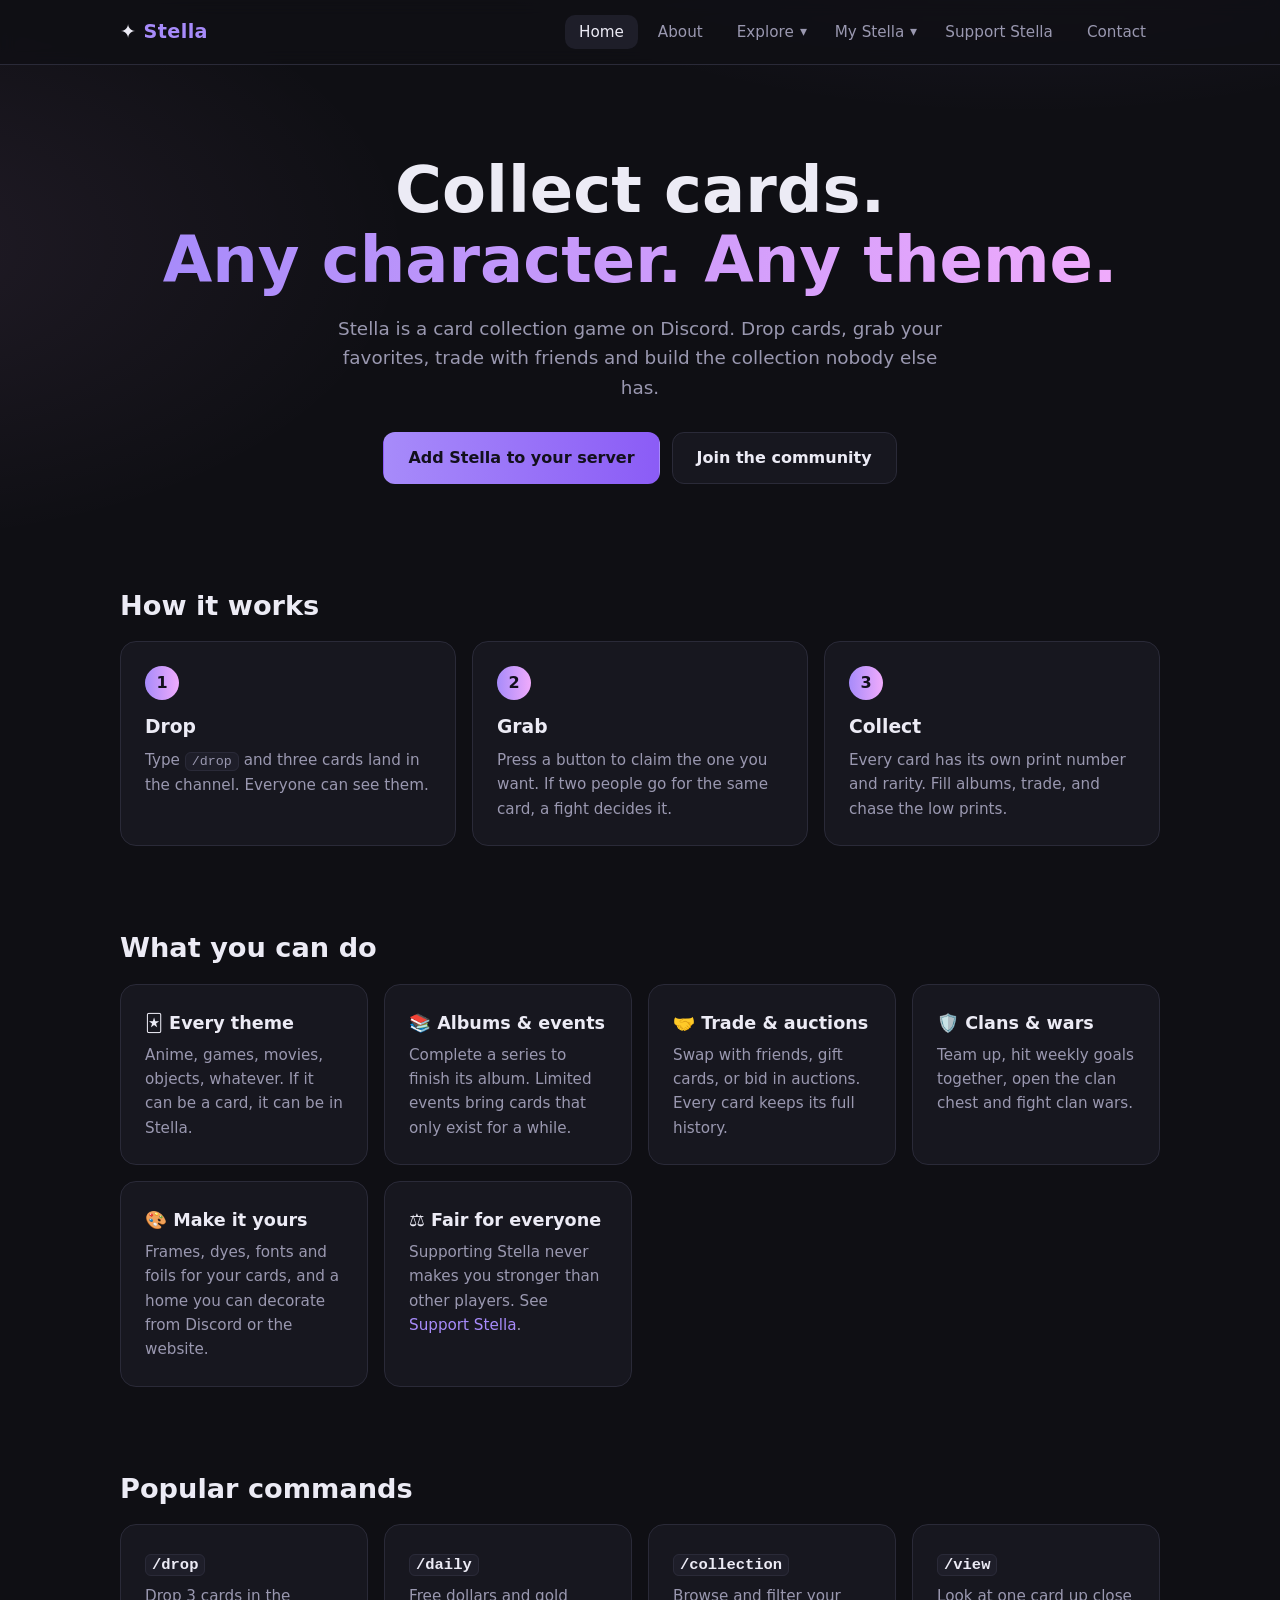
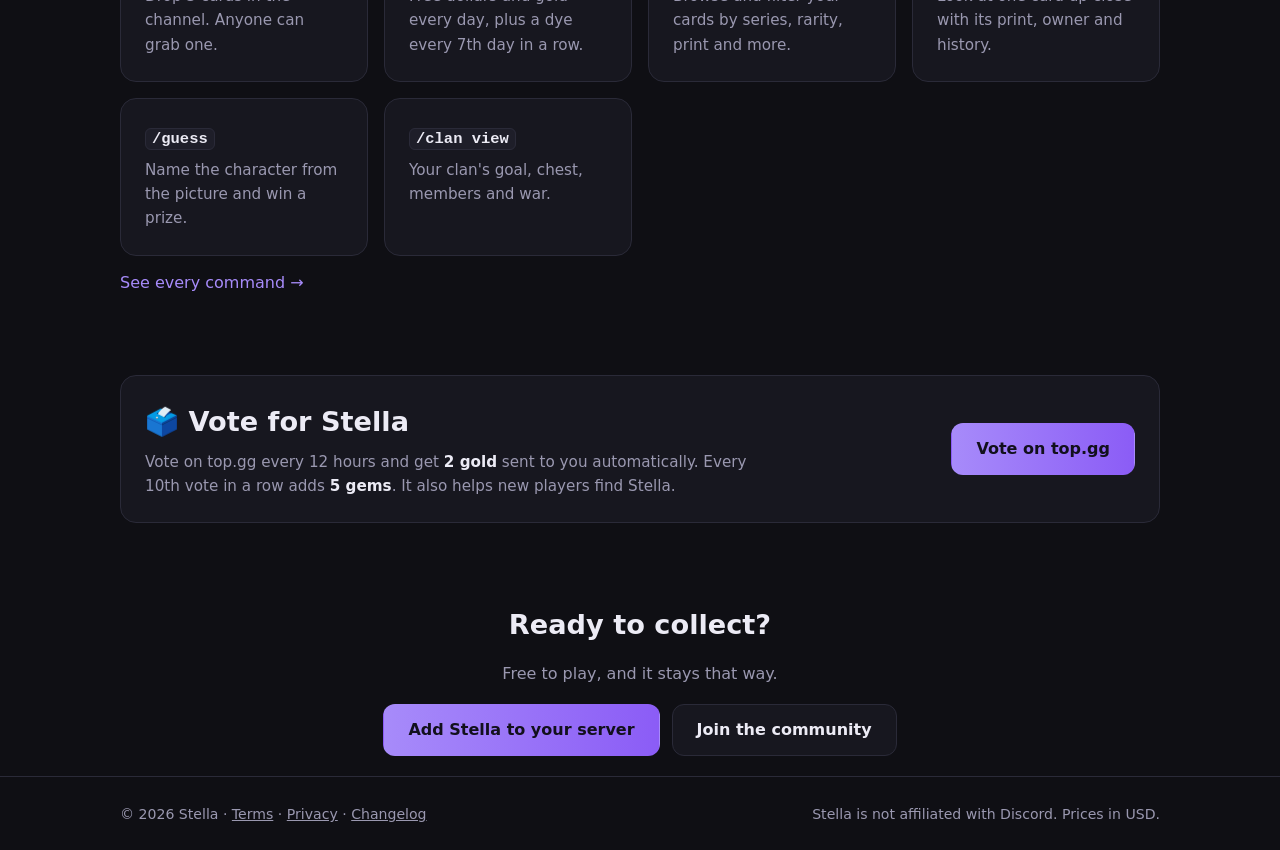
==== index.html @ 258c4ac5 "Cache-bust site scripts and styles (?v=3) Co-Authored-By: Claude Sonnet 5.5 <noreply@anthropic.com> " ====
<!DOCTYPE html>
<html lang="en">
<head>
<meta charset="utf-8">
<meta name="viewport" content="width=device-width, initial-scale=1">
<title>Stella — Card collection game on Discord</title>
<meta name="description" content="Stella is a card collection game on Discord.">
<meta name="theme-color" content="#0f0f14">
<link rel="stylesheet" href="styles.css?v=3">
</head>
<body>
<header><div class="wrap nav">
  <a class="brand" href="index.html">✦ <span>Stella</span></a>
  <nav><ul><li><a class="link active" href="index.html">Home</a></li><li><a class="link" href="about.html">About</a></li><li class="dd"><a class="link" href="characters.html" data-app="characters.html">Explore</a><button class="caret" type="button" aria-label="Explore menu" aria-expanded="false">▾</button><ul class="menu"><li><a href="characters.html" data-app="characters.html">🔎 Characters</a></li><li><a href="series.html" data-app="series.html">📚 Series</a></li><li><a href="events.html" data-app="events.html">🎉 Events</a></li><li><a href="clans.html" data-app="clans.html">🛡️ Clans</a></li><li><a href="commands.html" data-app="commands.html">⌨️ Commands</a></li><li><a href="stats.html" data-app="stats.html">📊 Stats &amp; leaderboards</a></li></ul></li><li class="dd"><a class="link" href="account.html" data-app="account.html">My Stella</a><button class="caret" type="button" aria-label="My Stella menu" aria-expanded="false">▾</button><ul class="menu"><li><a href="account.html" data-app="account.html">📊 My stats</a></li><li><a href="cards.html" data-app="cards.html">🃏 My cards</a></li><li><a href="albums.html" data-app="albums.html">📚 Albums</a></li><li><a href="home.html" data-app="home.html">🏠 My home</a></li><li><a href="achievements.html" data-app="achievements.html">🏆 Achievements</a></li><li><a href="clan.html" data-app="clan.html">🛡️ My clan</a></li></ul></li><li><a class="link" href="support.html">Support Stella</a></li><li><a class="link" href="contact.html">Contact</a></li></ul></nav>
</div></header>

<div class="wrap">
  <div class="hero">
    <h1>Collect cards.<br><em>Any character. Any theme.</em></h1>
    <p>Stella is a card collection game on Discord. Drop cards, grab your favorites, trade with friends and build the collection nobody else has.</p>
    <div class="btns">
      <a class="btn primary" data-link="addBotLink" href="#">Add Stella to your server</a>
      <a class="btn" data-link="discordInvite" href="#">Join the community</a>
    </div>
    <div id="mosaic" class="mosaic hidden" aria-hidden="true"></div>
  </div>

  <section id="liveStats" class="hidden"><div class="tiles" id="liveTiles"></div></section>

  <section>
    <h2>How it works</h2>
    <div class="steps">
      <div class="step"><i>1</i><h3>Drop</h3><p>Type <code>/drop</code> and three cards land in the channel. Everyone can see them.</p></div>
      <div class="step"><i>2</i><h3>Grab</h3><p>Press a button to claim the one you want. If two people go for the same card, a fight decides it.</p></div>
      <div class="step"><i>3</i><h3>Collect</h3><p>Every card has its own print number and rarity. Fill albums, trade, and chase the low prints.</p></div>
    </div>
  </section>

  <section>
    <h2>What you can do</h2>
    <div class="grid">
      <div class="card"><h3>🃏 Every theme</h3><p>Anime, games, movies, objects, whatever. If it can be a card, it can be in Stella.</p></div>
      <div class="card"><h3>📚 Albums &amp; events</h3><p>Complete a series to finish its album. Limited events bring cards that only exist for a while.</p></div>
      <div class="card"><h3>🤝 Trade &amp; auctions</h3><p>Swap with friends, gift cards, or bid in auctions. Every card keeps its full history.</p></div>
      <div class="card"><h3>🛡️ Clans &amp; wars</h3><p>Team up, hit weekly goals together, open the clan chest and fight clan wars.</p></div>
      <div class="card"><h3>🎨 Make it yours</h3><p>Frames, dyes, fonts and foils for your cards, and a home you can decorate from Discord or the website.</p></div>
      <div class="card"><h3>⚖️ Fair for everyone</h3><p>Supporting Stella never makes you stronger than other players. See <a href="support.html">Support Stella</a>.</p></div>
    </div>
  </section>

  <section id="widgets" class="hidden">
    <div class="two">
      <div class="card" id="eventBox"><h3>🎉 Running now</h3><div id="eventBody"></div></div>
      <div class="card" id="clanBox"><h3>🛡️ Top clans</h3><table class="board"><tbody id="clanRows"></tbody></table>
        <p style="margin-top:10px"><a data-app="clans.html" href="#">See all clans →</a></p></div>
    </div>
  </section>

  <section>
    <h2>Popular commands</h2>
    <div class="grid cmdgrid">
      <div class="card"><h3><code>/drop</code></h3><p>Drop 3 cards in the channel. Anyone can grab one.</p></div>
      <div class="card"><h3><code>/daily</code></h3><p>Free dollars and gold every day, plus a dye every 7th day in a row.</p></div>
      <div class="card"><h3><code>/collection</code></h3><p>Browse and filter your cards by series, rarity, print and more.</p></div>
      <div class="card"><h3><code>/view</code></h3><p>Look at one card up close with its print, owner and history.</p></div>
      <div class="card"><h3><code>/guess</code></h3><p>Name the character from the picture and win a prize.</p></div>
      <div class="card"><h3><code>/clan view</code></h3><p>Your clan's goal, chest, members and war.</p></div>
    </div>
    <p style="margin-top:14px"><a data-app="commands.html" href="#">See every command →</a></p>
  </section>

  <section>
    <div class="card votebox">
      <div><h2 style="margin-bottom:6px">🗳️ Vote for Stella</h2>
      <p>Vote on top.gg every 12 hours and get <b>2 gold</b> sent to you automatically. Every 10th vote in a row adds <b>5 gems</b>. It also helps new players find Stella.</p></div>
      <a class="btn primary" data-link="voteLink" href="#">Vote on top.gg</a>
    </div>
  </section>

  <section class="cta">
    <h2>Ready to collect?</h2>
    <p class="sub">Free to play, and it stays that way.</p>
    <div class="btns">
      <a class="btn primary" data-link="addBotLink" href="#">Add Stella to your server</a>
      <a class="btn" data-link="discordInvite" href="#">Join the community</a>
    </div>
  </section>
</div>

<footer><div class="wrap">
  <span>© <script>document.write(new Date().getFullYear())</script> Stella · <a href="terms.html">Terms</a> · <a href="privacy.html">Privacy</a> · <a href="changelog.html">Changelog</a></span>
  <span>Stella is not affiliated with Discord. Prices in USD.</span>
</div></footer>
<script src="config.js?v=3"></script>
<script src="main.js?v=3"></script>
</body>
</html>
---- styles.css ----
:root {
  --bg: #0f0f14;
  --panel: #17171f;
  --panel-2: #1e1e29;
  --line: #2a2a38;
  --text: #ecebf5;
  --muted: #9a98b0;
  --accent: #a78bfa;
  --accent-2: #f0abfc;
  --radius: 16px;
}
* { box-sizing: border-box; margin: 0; padding: 0; }
html { scroll-behavior: smooth; }
body {
  font-family: system-ui, -apple-system, "Segoe UI", Roboto, sans-serif;
  background:
    radial-gradient(1200px 600px at 80% -10%, rgba(167,139,250,.14), transparent 60%),
    radial-gradient(900px 500px at -10% 10%, rgba(240,171,252,.08), transparent 60%),
    var(--bg);
  color: var(--text);
  line-height: 1.6;
  min-height: 100vh;
  display: flex;
  flex-direction: column;
}
a { color: var(--accent); text-decoration: none; }
a:hover { text-decoration: underline; }
.wrap { width: min(1040px, 92%); margin: 0 auto; }

/* header */
header { border-bottom: 1px solid var(--line); background: rgba(15,15,20,.8); backdrop-filter: blur(8px); position: sticky; top: 0; z-index: 10; }
.nav { display: flex; align-items: center; justify-content: space-between; height: 64px; }
.brand { font-weight: 700; font-size: 1.2rem; color: var(--text); letter-spacing: .02em; }
.brand span { color: var(--accent); }
.nav ul { display: flex; gap: 6px; list-style: none; }
.nav a.link { color: var(--muted); padding: 8px 14px; border-radius: 10px; font-size: .95rem; }
.nav a.link:hover { color: var(--text); background: var(--panel); text-decoration: none; }
.nav a.link.active { color: var(--text); background: var(--panel-2); }

/* hero */
.hero { padding: 90px 0 60px; text-align: center; }
.hero h1 { font-size: clamp(2.4rem, 6vw, 4rem); line-height: 1.1; margin-bottom: 18px; }
.hero h1 em { font-style: normal; background: linear-gradient(90deg, var(--accent), var(--accent-2)); -webkit-background-clip: text; background-clip: text; color: transparent; }
.hero p { color: var(--muted); font-size: 1.15rem; max-width: 620px; margin: 0 auto 30px; }
.btns { display: flex; gap: 12px; justify-content: center; flex-wrap: wrap; }
.btn {
  display: inline-block; padding: 12px 24px; border-radius: 12px; font-weight: 600; font-size: 1rem;
  border: 1px solid var(--line); background: var(--panel); color: var(--text); cursor: pointer; font-family: inherit;
}
.btn:hover { text-decoration: none; border-color: var(--accent); }
.btn.primary { background: linear-gradient(90deg, var(--accent), #8b5cf6); border-color: transparent; color: #12101c; }
.btn.primary:hover { filter: brightness(1.1); }

/* sections */
section { padding: 40px 0; }
h2 { font-size: 1.7rem; margin-bottom: 8px; }
.sub { color: var(--muted); margin-bottom: 26px; }
.grid { display: grid; gap: 16px; grid-template-columns: repeat(auto-fit, minmax(240px, 1fr)); }
.card { background: var(--panel); border: 1px solid var(--line); border-radius: var(--radius); padding: 24px; }
.card h3 { margin-bottom: 6px; font-size: 1.1rem; }
.card p { color: var(--muted); font-size: .95rem; }
.page-title { padding: 56px 0 10px; }
.page-title h1 { font-size: 2.3rem; }
.prose p { color: var(--muted); margin-bottom: 14px; max-width: 720px; }
.prose p strong { color: var(--text); }

/* support */
.toggle { display: inline-flex; background: var(--panel); border: 1px solid var(--line); border-radius: 12px; padding: 4px; margin-bottom: 26px; }
.toggle button { background: none; border: 0; color: var(--muted); padding: 10px 22px; border-radius: 9px; font-size: .98rem; font-weight: 600; cursor: pointer; font-family: inherit; }
.toggle button.on { background: var(--panel-2); color: var(--text); }
.tier { display: flex; flex-direction: column; }
.tier .price { font-size: 2rem; font-weight: 700; margin: 8px 0 4px; }
.tier .price small { font-size: .9rem; color: var(--muted); font-weight: 500; }
.tier ul { list-style: none; margin: 14px 0 20px; color: var(--muted); font-size: .93rem; flex: 1; }
.tier li { padding: 5px 0 5px 22px; position: relative; }
.tier li::before { content: "✦"; position: absolute; left: 0; color: var(--accent); font-size: .8rem; top: 8px; }
.tier .btn { text-align: center; }
.hidden { display: none !important; }
.note { background: var(--panel); border: 1px dashed var(--line); border-radius: 12px; padding: 14px 18px; color: var(--muted); font-size: .9rem; margin-top: 22px; }
.note strong { color: var(--text); }
.custom { display: flex; gap: 8px; align-items: center; margin-top: 8px; }
.custom input { flex: 1; min-width: 0; background: var(--bg); border: 1px solid var(--line); color: var(--text); border-radius: 10px; padding: 11px 12px; font-size: 1rem; font-family: inherit; }

/* footer */
footer { margin-top: auto; border-top: 1px solid var(--line); padding: 26px 0; color: var(--muted); font-size: .88rem; }
footer .wrap { display: flex; justify-content: space-between; flex-wrap: wrap; gap: 10px; }

@media (max-width: 560px) {
  .nav { height: auto; padding: 10px 0; flex-direction: column; gap: 6px; }
  .hero { padding: 56px 0 36px; }
}

/* stats + account */
.tiles { display: grid; gap: 12px; grid-template-columns: repeat(auto-fit, minmax(150px, 1fr)); margin-bottom: 8px; }
.tile { background: var(--panel); border: 1px solid var(--line); border-radius: var(--radius); padding: 18px; }
.tile b { display: block; font-size: 1.7rem; }
.tile span { color: var(--muted); font-size: .9rem; }
.board { width: 100%; border-collapse: collapse; }
.board td { padding: 9px 6px; border-bottom: 1px solid var(--line); }
.board tr:last-child td { border-bottom: 0; }
.board td:first-child { width: 44px; color: var(--muted); }
.board td:last-child { text-align: right; font-weight: 600; }
.profile { display: flex; align-items: center; gap: 16px; margin-bottom: 18px; }
.profile img { border-radius: 50%; background: var(--panel); }
.cardgrid { display: grid; gap: 12px; grid-template-columns: repeat(auto-fill, minmax(150px, 1fr)); margin-top: 16px; }
.mc { background: var(--panel); border: 1px solid var(--line); border-radius: 12px; overflow: hidden; }
.mc img { width: 100%; aspect-ratio: 3/4; object-fit: cover; display: block; background: var(--panel-2); }
.mc div { padding: 8px 10px; font-size: .85rem; }
.mc small { color: var(--muted); display: block; }
.pager { display: flex; gap: 14px; align-items: center; justify-content: center; margin-top: 18px; color: var(--muted); }
.pager .btn[disabled] { opacity: .4; cursor: default; }

/* legal pages */
.prose h2 { font-size: 1.25rem; margin: 30px 0 10px; }
.prose ul, .prose ol { color: var(--muted); max-width: 720px; margin: 0 0 14px 22px; }
.prose li { margin-bottom: 8px; }
.prose li strong { color: var(--text); }
.prose a { color: var(--accent); }
.prose table { border-collapse: collapse; max-width: 720px; width: 100%; margin: 0 0 14px; color: var(--muted); font-size: .95rem; }
.prose th, .prose td { text-align: left; padding: 9px 12px; border-bottom: 1px solid var(--line); vertical-align: top; }
.prose th { color: var(--text); }
.updated { color: var(--muted); font-size: .9rem; margin-top: 6px; }
footer a { color: inherit; text-decoration: underline; }
code { background: var(--panel-2); border: 1px solid var(--line); border-radius: 6px; padding: 1px 6px; font-size: .88em; }
.cmd { margin: 4px 0 0; }
.btn.soon { opacity: .55; cursor: not-allowed; pointer-events: none; }

.nav li.dd { position: relative; display: flex; align-items: center; }
.nav .caret { background: none; border: 0; color: var(--muted); cursor: pointer; font-size: .85rem; padding: 8px 8px 8px 0; margin-left: -8px; }
.nav .caret:hover { color: var(--text); }
.nav ul.menu { display: none; position: absolute; top: 100%; left: 0; min-width: 190px; flex-direction: column; gap: 2px; padding: 8px; margin-top: 4px;
  background: var(--panel); border: 1px solid var(--line); border-radius: 12px; z-index: 30; box-shadow: 0 10px 30px rgba(0,0,0,.45); }
.nav ul.menu::before { content: ""; position: absolute; left: 0; right: 0; top: -14px; height: 14px; }
.nav li.dd:hover > ul.menu, .nav li.dd:focus-within > ul.menu, .nav li.dd.open > ul.menu { display: flex; }
.nav ul.menu a { display: block; color: var(--muted); padding: 8px 12px; border-radius: 8px; font-size: .92rem; white-space: nowrap; }
.nav ul.menu a:hover { color: var(--text); background: var(--panel-2); text-decoration: none; }
.nav ul.menu a.on { color: var(--text); background: var(--panel-2); }
@media (max-width: 720px) { .nav ul.menu { position: static; margin-top: 6px; box-shadow: none; } .nav li.dd { flex-wrap: wrap; justify-content: center; }
  .nav li.dd:hover > ul.menu, .nav li.dd:focus-within > ul.menu { display: none; } .nav li.dd.open > ul.menu { display: flex; } }

.prose ul { color: var(--muted); max-width: 720px; margin: 0 0 14px 22px; }
.prose li { margin-bottom: 8px; }
.prose li b, .prose li code { color: var(--text); }
.nav ul { align-items: center; }
.nav .caret { line-height: 1; }

.mosaic { display: flex; gap: 10px; justify-content: center; margin: 44px auto 0; max-width: 980px; }
.mosaic img { width: calc((100% - 80px) / 9); min-width: 0; aspect-ratio: 3/4; object-fit: cover; border-radius: 10px; border: 1px solid var(--line); background: var(--panel); transition: transform .2s; }
.mosaic img:nth-child(odd) { transform: translateY(10px); }
.mosaic img:hover { transform: translateY(-4px); }
@media (max-width: 720px) { .mosaic img:nth-child(n+6) { display: none; } .mosaic img { width: calc((100% - 40px) / 5); } }
.steps { display: grid; gap: 16px; grid-template-columns: repeat(auto-fit, minmax(240px, 1fr)); }
.step { background: var(--panel); border: 1px solid var(--line); border-radius: var(--radius); padding: 24px; }
.step i { display: inline-grid; place-items: center; width: 34px; height: 34px; border-radius: 50%; background: linear-gradient(90deg, var(--accent), var(--accent-2)); color: #12101c; font-style: normal; font-weight: 800; margin-bottom: 12px; }
.step h3 { margin-bottom: 6px; }
.step p { color: var(--muted); font-size: .95rem; }
code { background: var(--panel-2); border: 1px solid var(--line); border-radius: 6px; padding: 1px 6px; font-size: .88em; }
.two { display: grid; gap: 16px; grid-template-columns: repeat(auto-fit, minmax(300px, 1fr)); }
.cmdgrid { grid-template-columns: repeat(auto-fit, minmax(210px, 1fr)); }
.cta { text-align: center; padding: 40px 0 20px; }
.cta .sub { margin-bottom: 18px; }
.board { width: 100%; border-collapse: collapse; margin-top: 8px; }
.board td { padding: 7px 4px; border-bottom: 1px solid var(--line); font-size: .93rem; }
.board td:last-child { text-align: right; color: var(--muted); }
.evline { color: var(--muted); font-size: .92rem; margin-top: 4px; }
section > h2 { margin-bottom: 14px; }

.votebox { display: flex; flex-wrap: wrap; gap: 18px; align-items: center; justify-content: space-between; }
.votebox p { max-width: 640px; }
.votebox b { color: var(--text); }

/* small screens */
.card { overflow-x: auto; }
@media (max-width: 720px) {
  .nav ul { flex-wrap: wrap; justify-content: center; }
  .nav a.link { padding: 7px 10px; font-size: .9rem; }
  .wrap { padding-left: 16px; padding-right: 16px; }
  .votebox { flex-direction: column; align-items: flex-start; }
  .tiles { grid-template-columns: repeat(auto-fit, minmax(120px, 1fr)); }
}
@media (max-width: 560px) {
  .ach { grid-template-columns: 36px 1fr; }
  .ach .rw { grid-column: 2; text-align: left; }
  .board td { padding: 8px 3px; font-size: .88rem; }
  .board .rolebtns { display: block; margin-top: 6px; }
  .board .rolebtns button { margin: 0 6px 0 0; }
}
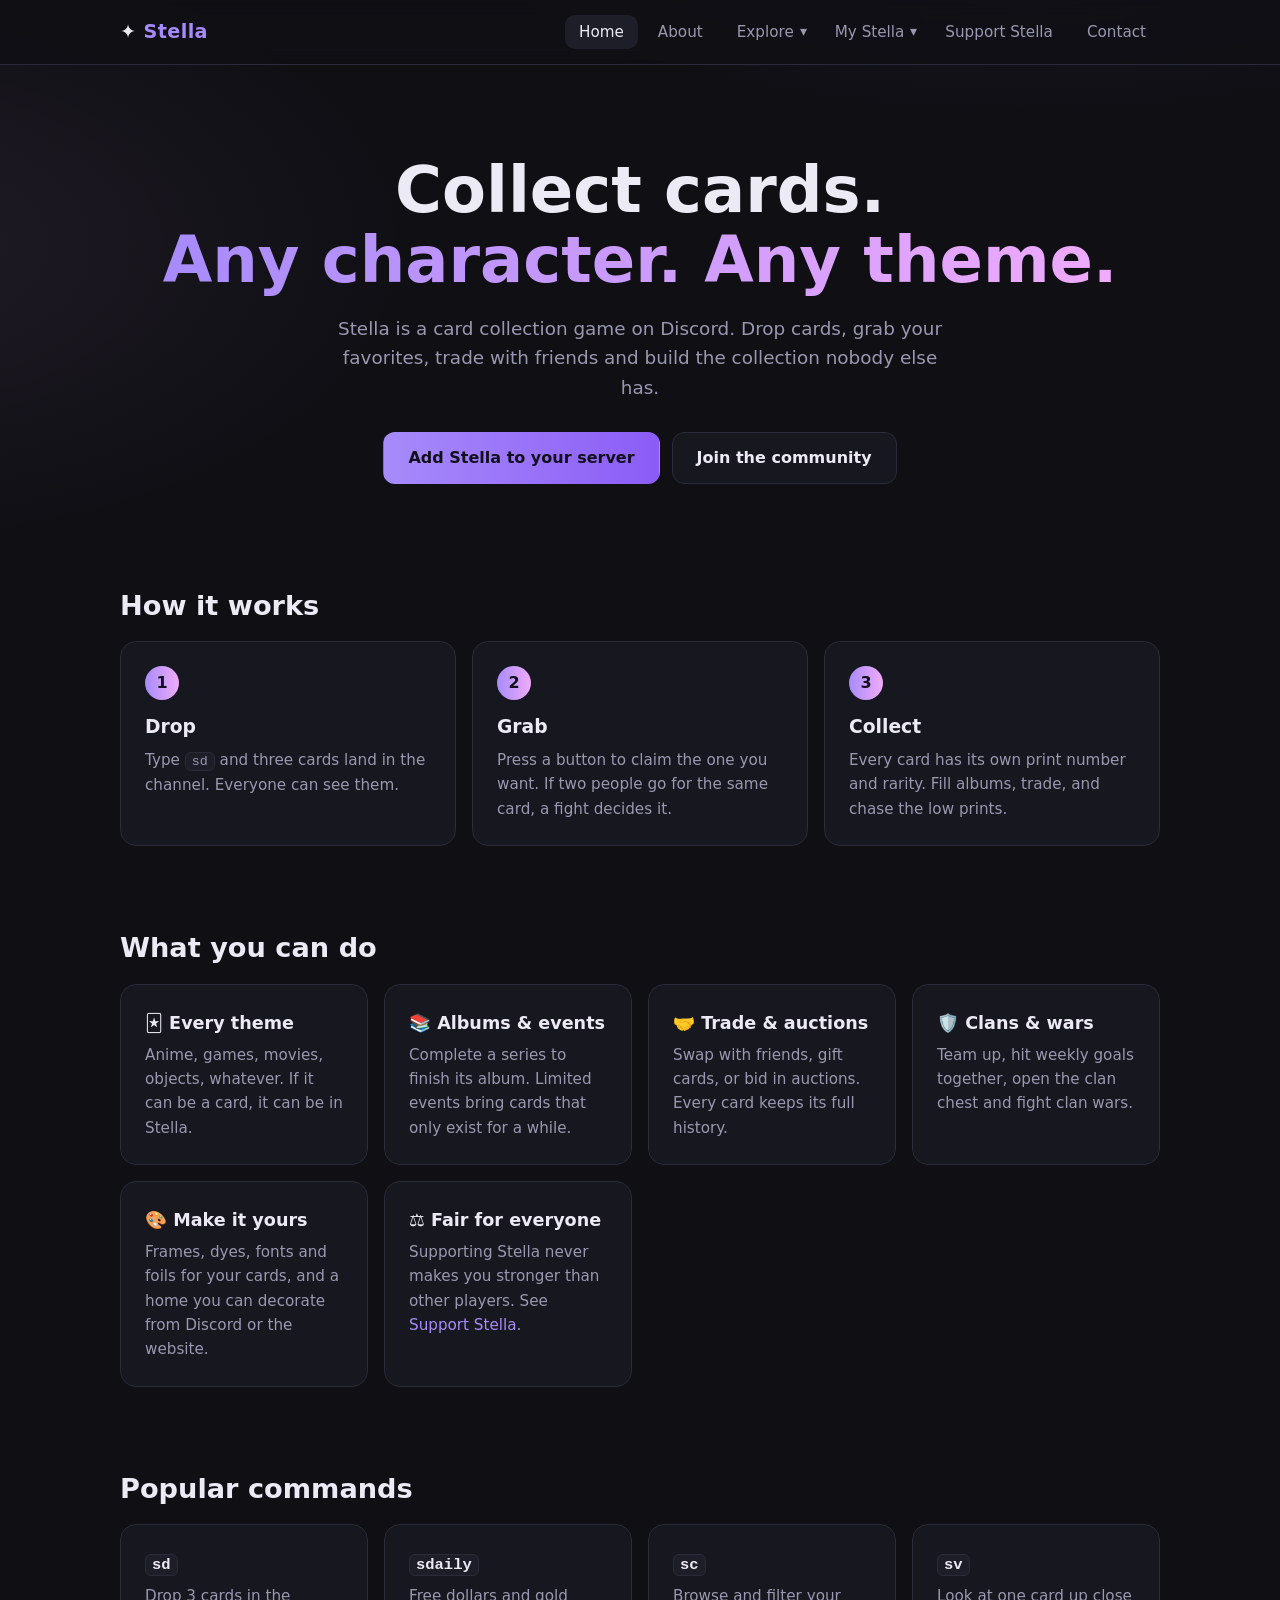
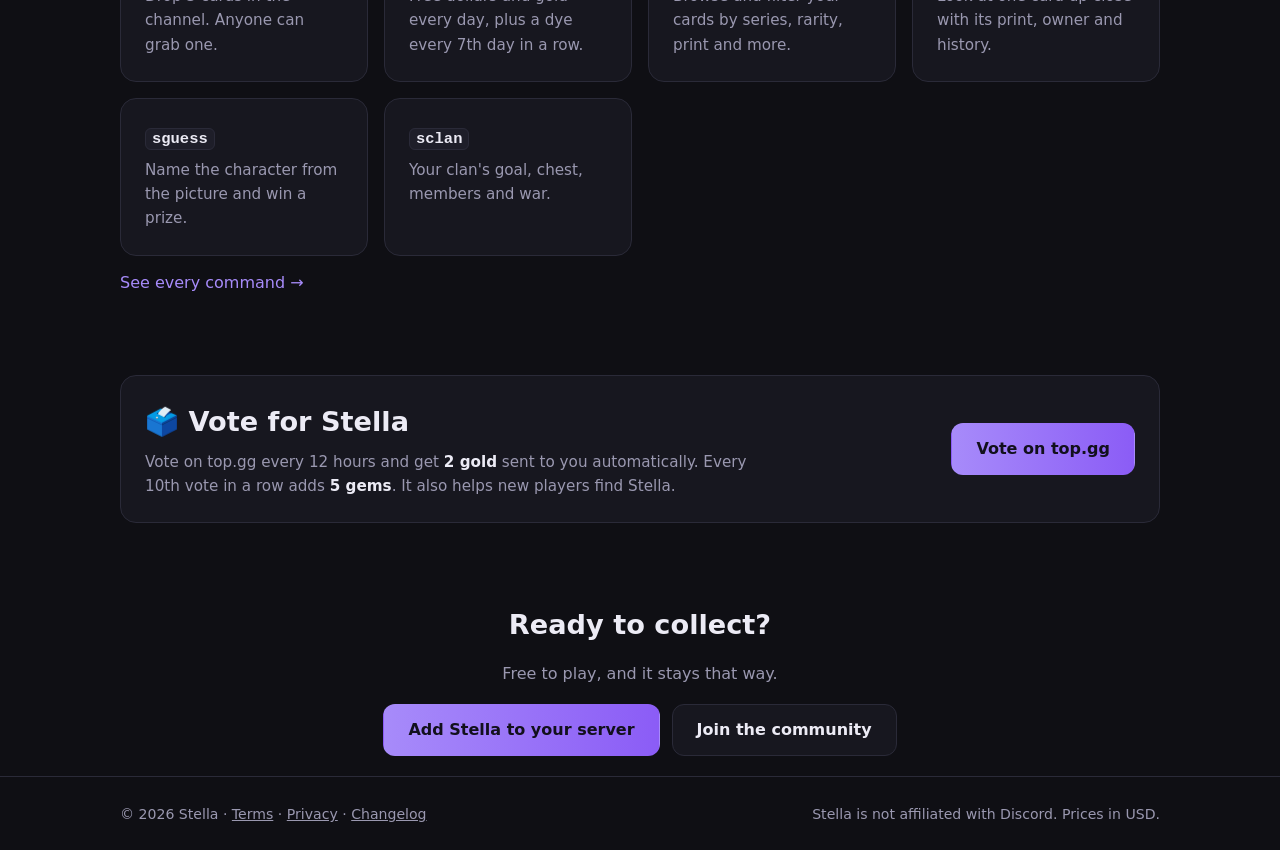
==== commit 5693c225: "Homepage: show prefix commands Co-Authored-By: Claude Sonnet 5.5 <noreply@anthropic.com> Claude-Sess" ====
--- a/index.html
+++ b/index.html
@@ -6,7 +6,7 @@
 <title>Stella — Card collection game on Discord</title>
 <meta name="description" content="Stella is a card collection game on Discord.">
 <meta name="theme-color" content="#0f0f14">
-<link rel="stylesheet" href="styles.css?v=3">
+<link rel="stylesheet" href="styles.css?v=7">
 </head>
 <body>
 <header><div class="wrap nav">
@@ -30,7 +30,7 @@
   <section>
     <h2>How it works</h2>
     <div class="steps">
-      <div class="step"><i>1</i><h3>Drop</h3><p>Type <code>/drop</code> and three cards land in the channel. Everyone can see them.</p></div>
+      <div class="step"><i>1</i><h3>Drop</h3><p>Type <code>sd</code> and three cards land in the channel. Everyone can see them.</p></div>
       <div class="step"><i>2</i><h3>Grab</h3><p>Press a button to claim the one you want. If two people go for the same card, a fight decides it.</p></div>
       <div class="step"><i>3</i><h3>Collect</h3><p>Every card has its own print number and rarity. Fill albums, trade, and chase the low prints.</p></div>
     </div>
@@ -59,12 +59,12 @@
   <section>
     <h2>Popular commands</h2>
     <div class="grid cmdgrid">
-      <div class="card"><h3><code>/drop</code></h3><p>Drop 3 cards in the channel. Anyone can grab one.</p></div>
-      <div class="card"><h3><code>/daily</code></h3><p>Free dollars and gold every day, plus a dye every 7th day in a row.</p></div>
-      <div class="card"><h3><code>/collection</code></h3><p>Browse and filter your cards by series, rarity, print and more.</p></div>
-      <div class="card"><h3><code>/view</code></h3><p>Look at one card up close with its print, owner and history.</p></div>
-      <div class="card"><h3><code>/guess</code></h3><p>Name the character from the picture and win a prize.</p></div>
-      <div class="card"><h3><code>/clan view</code></h3><p>Your clan's goal, chest, members and war.</p></div>
+      <div class="card"><h3><code>sd</code></h3><p>Drop 3 cards in the channel. Anyone can grab one.</p></div>
+      <div class="card"><h3><code>sdaily</code></h3><p>Free dollars and gold every day, plus a dye every 7th day in a row.</p></div>
+      <div class="card"><h3><code>sc</code></h3><p>Browse and filter your cards by series, rarity, print and more.</p></div>
+      <div class="card"><h3><code>sv</code></h3><p>Look at one card up close with its print, owner and history.</p></div>
+      <div class="card"><h3><code>sguess</code></h3><p>Name the character from the picture and win a prize.</p></div>
+      <div class="card"><h3><code>sclan</code></h3><p>Your clan's goal, chest, members and war.</p></div>
     </div>
     <p style="margin-top:14px"><a data-app="commands.html" href="#">See every command →</a></p>
   </section>
@@ -91,7 +91,8 @@
   <span>© <script>document.write(new Date().getFullYear())</script> Stella · <a href="terms.html">Terms</a> · <a href="privacy.html">Privacy</a> · <a href="changelog.html">Changelog</a></span>
   <span>Stella is not affiliated with Discord. Prices in USD.</span>
 </div></footer>
-<script src="config.js?v=3"></script>
-<script src="main.js?v=3"></script>
+<script src="config.js?v=7"></script>
+<script src="main.js?v=7"></script>
+<script data-name="BMC-Widget" data-cfasync="false" src="https://cdnjs.buymeacoffee.com/1.0.0/widget.prod.min.js" data-id="StellaCardBot" data-description="Support Stella on Buy Me a Coffee!" data-message="" data-color="#5F7FFF" data-position="Right" data-x_margin="18" data-y_margin="18"></script>
 </body>
 </html>
--- a/styles.css
+++ b/styles.css
@@ -185,3 +185,7 @@
   .board .rolebtns { display: block; margin-top: 6px; }
   .board .rolebtns button { margin: 0 6px 0 0; }
 }
+
+.paybtns { display: flex; gap: 8px; }
+.paybtns .btn { flex: 1; text-align: center; padding-left: 10px; padding-right: 10px; }
+.btn.soon { white-space: nowrap; }
